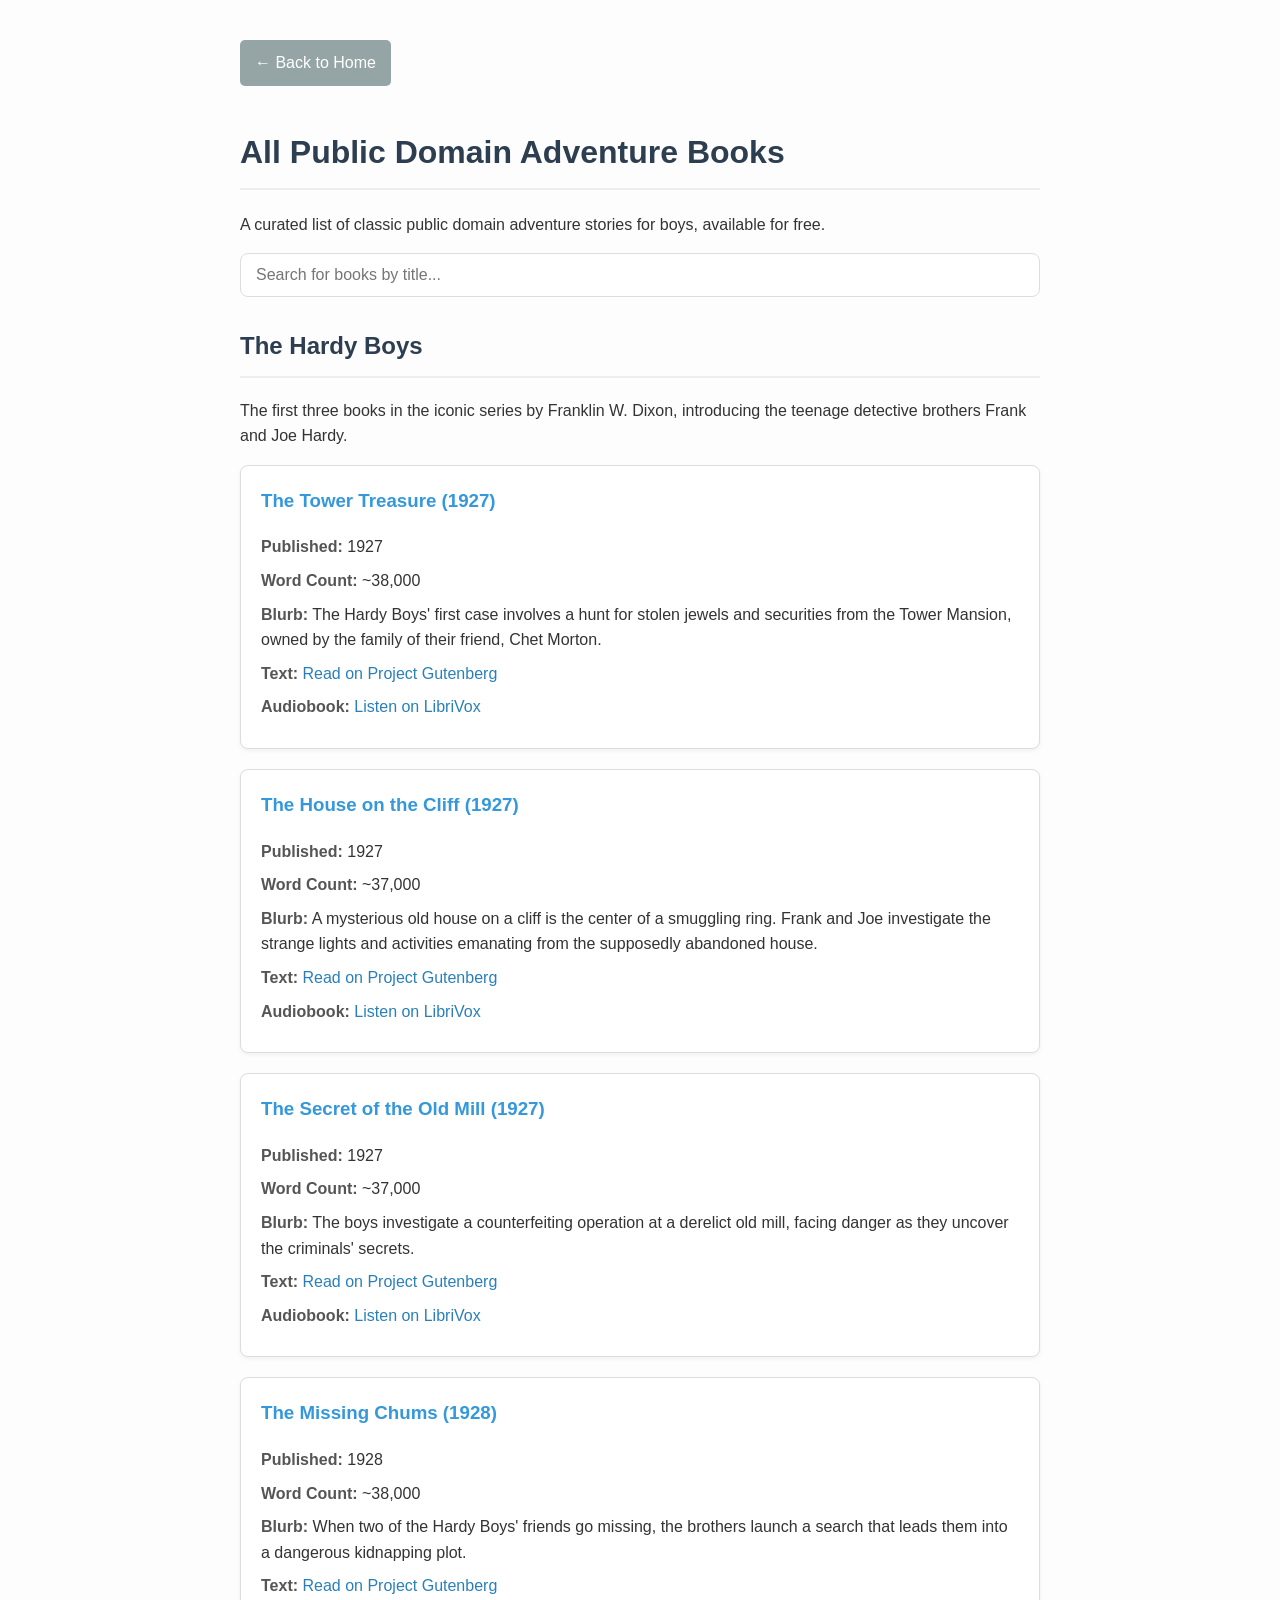
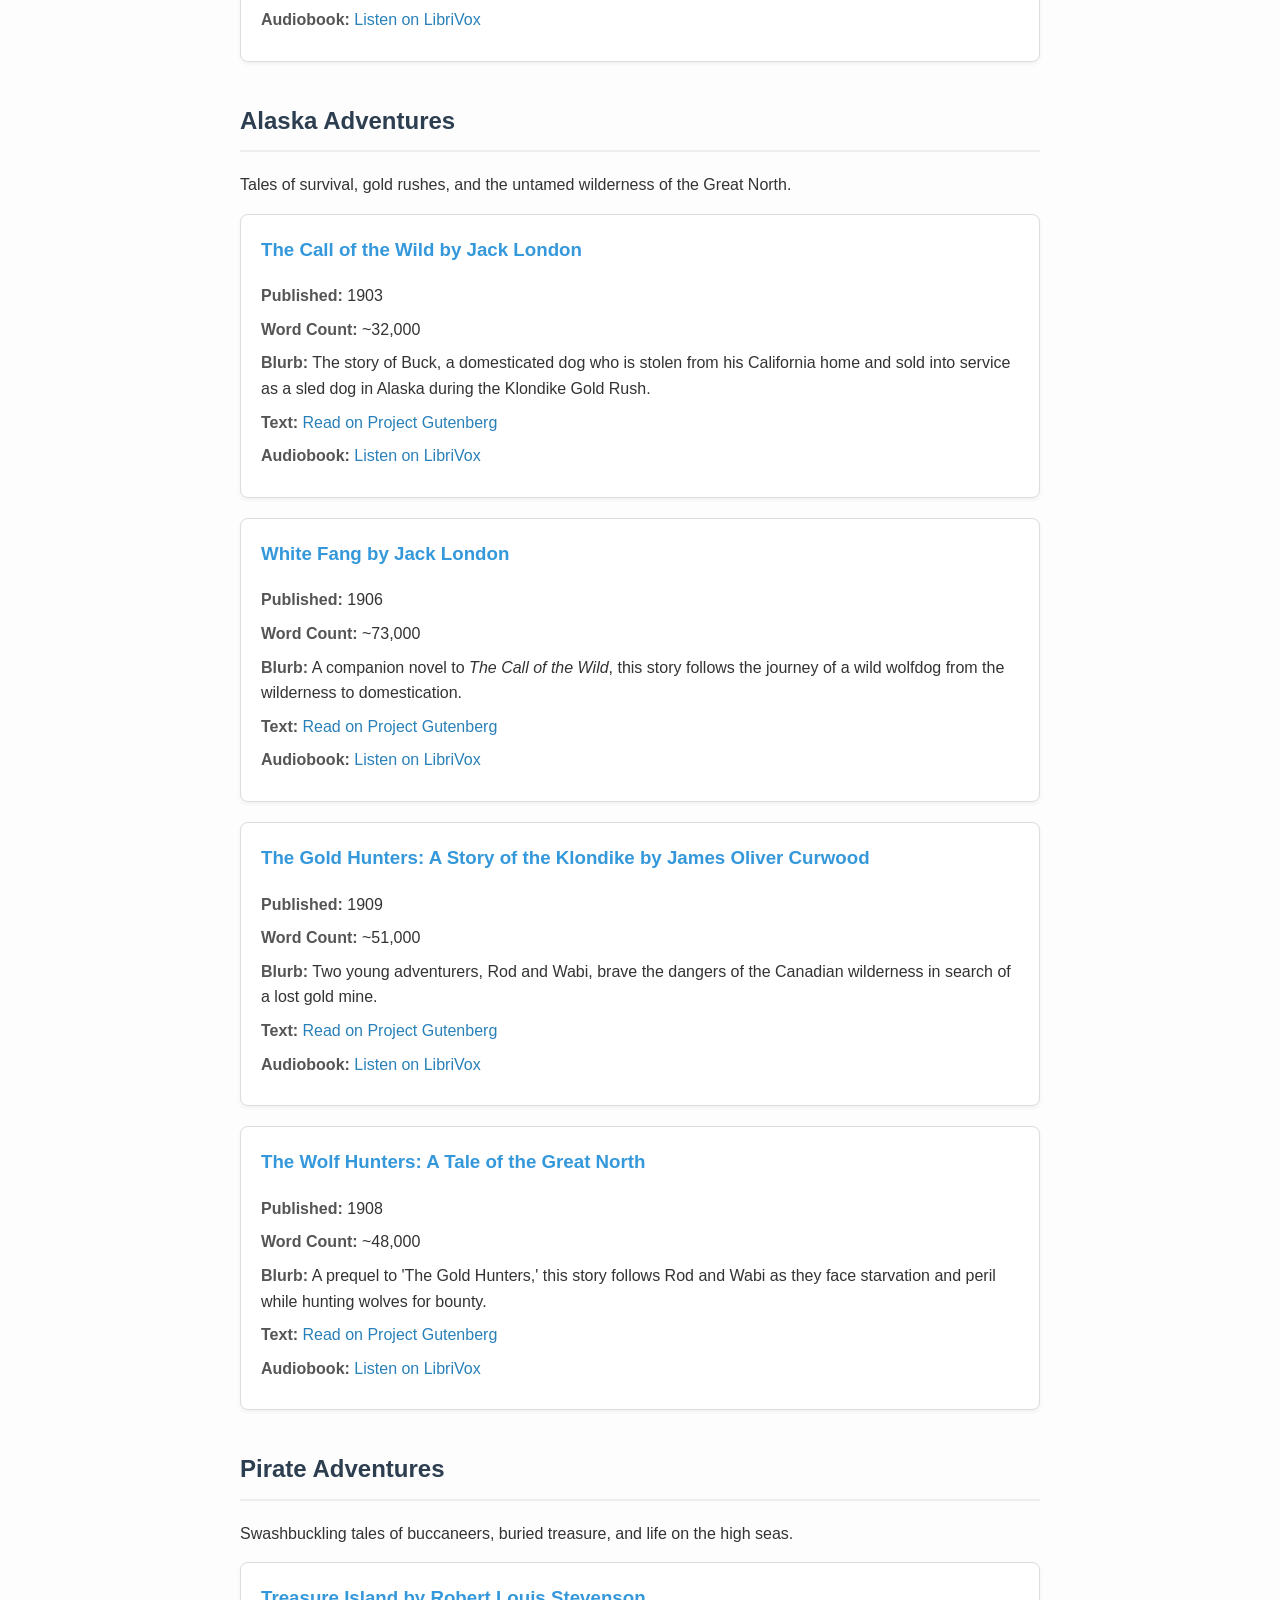
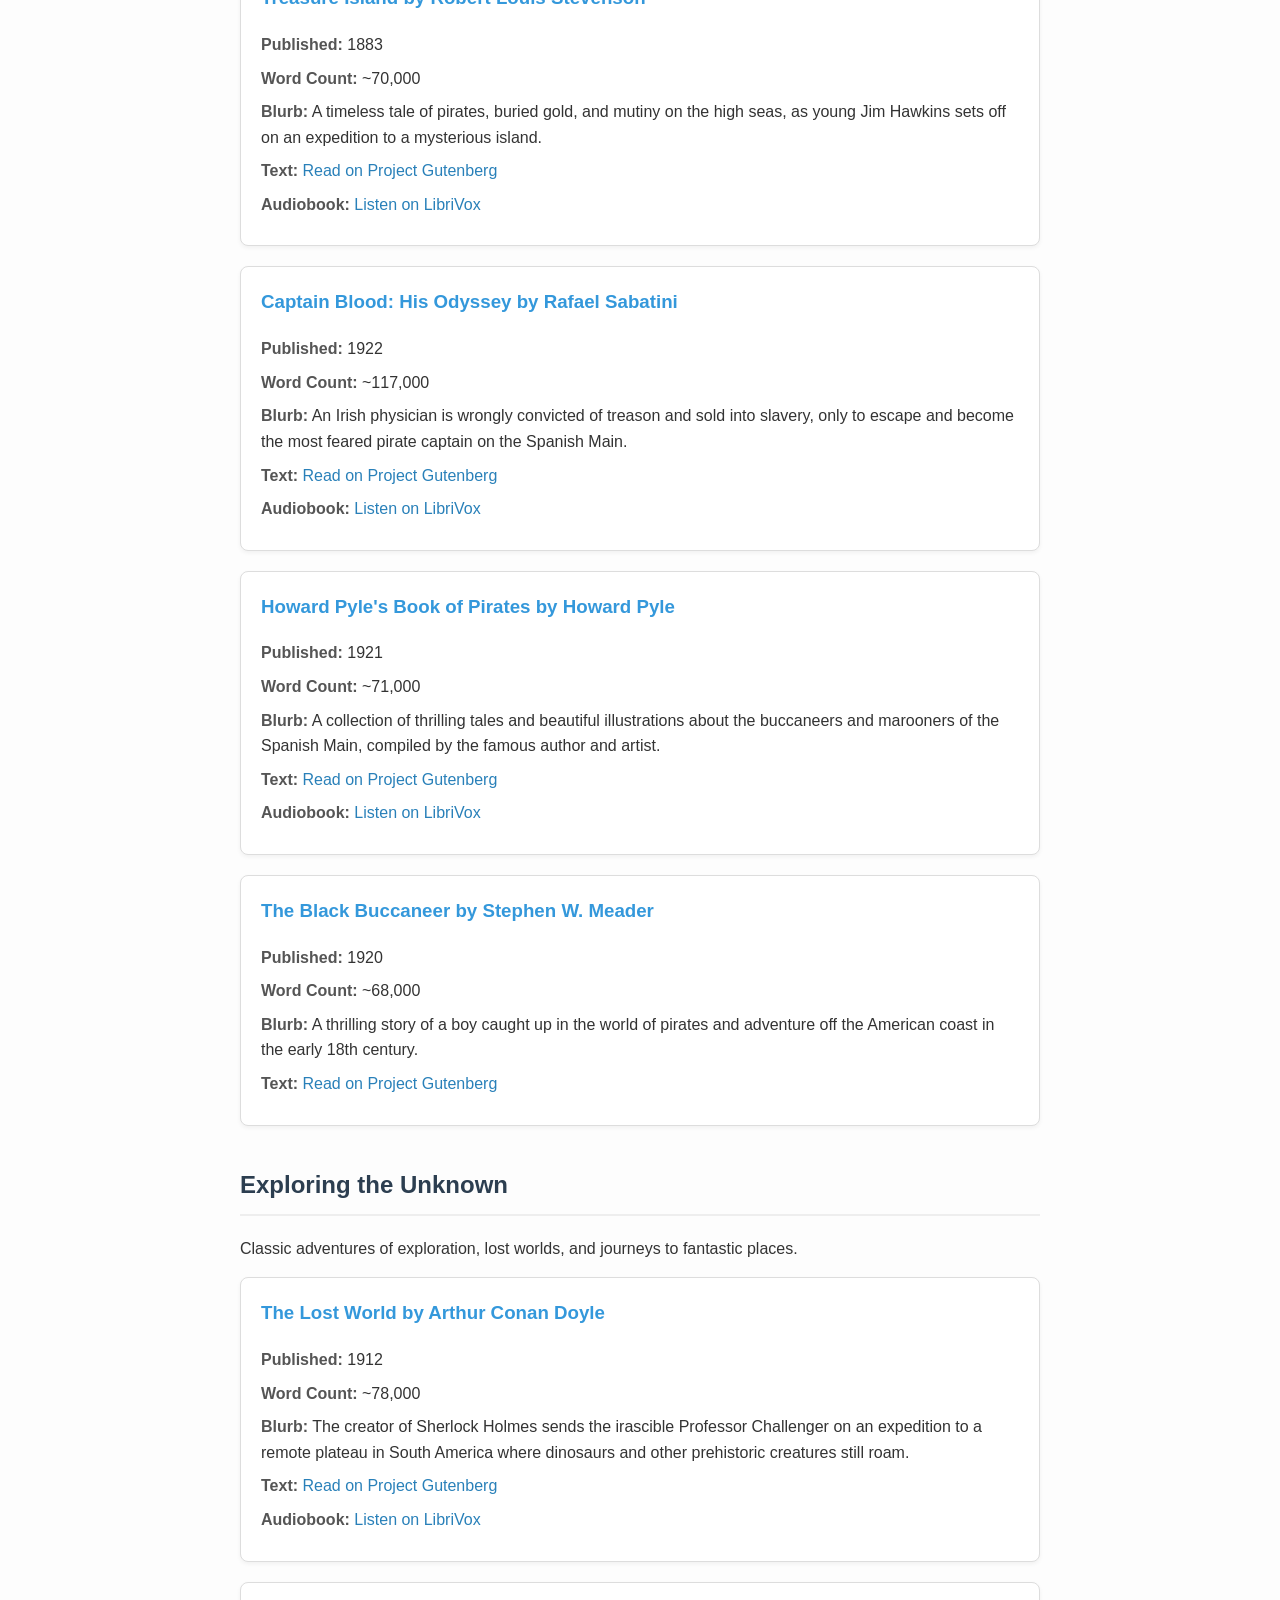
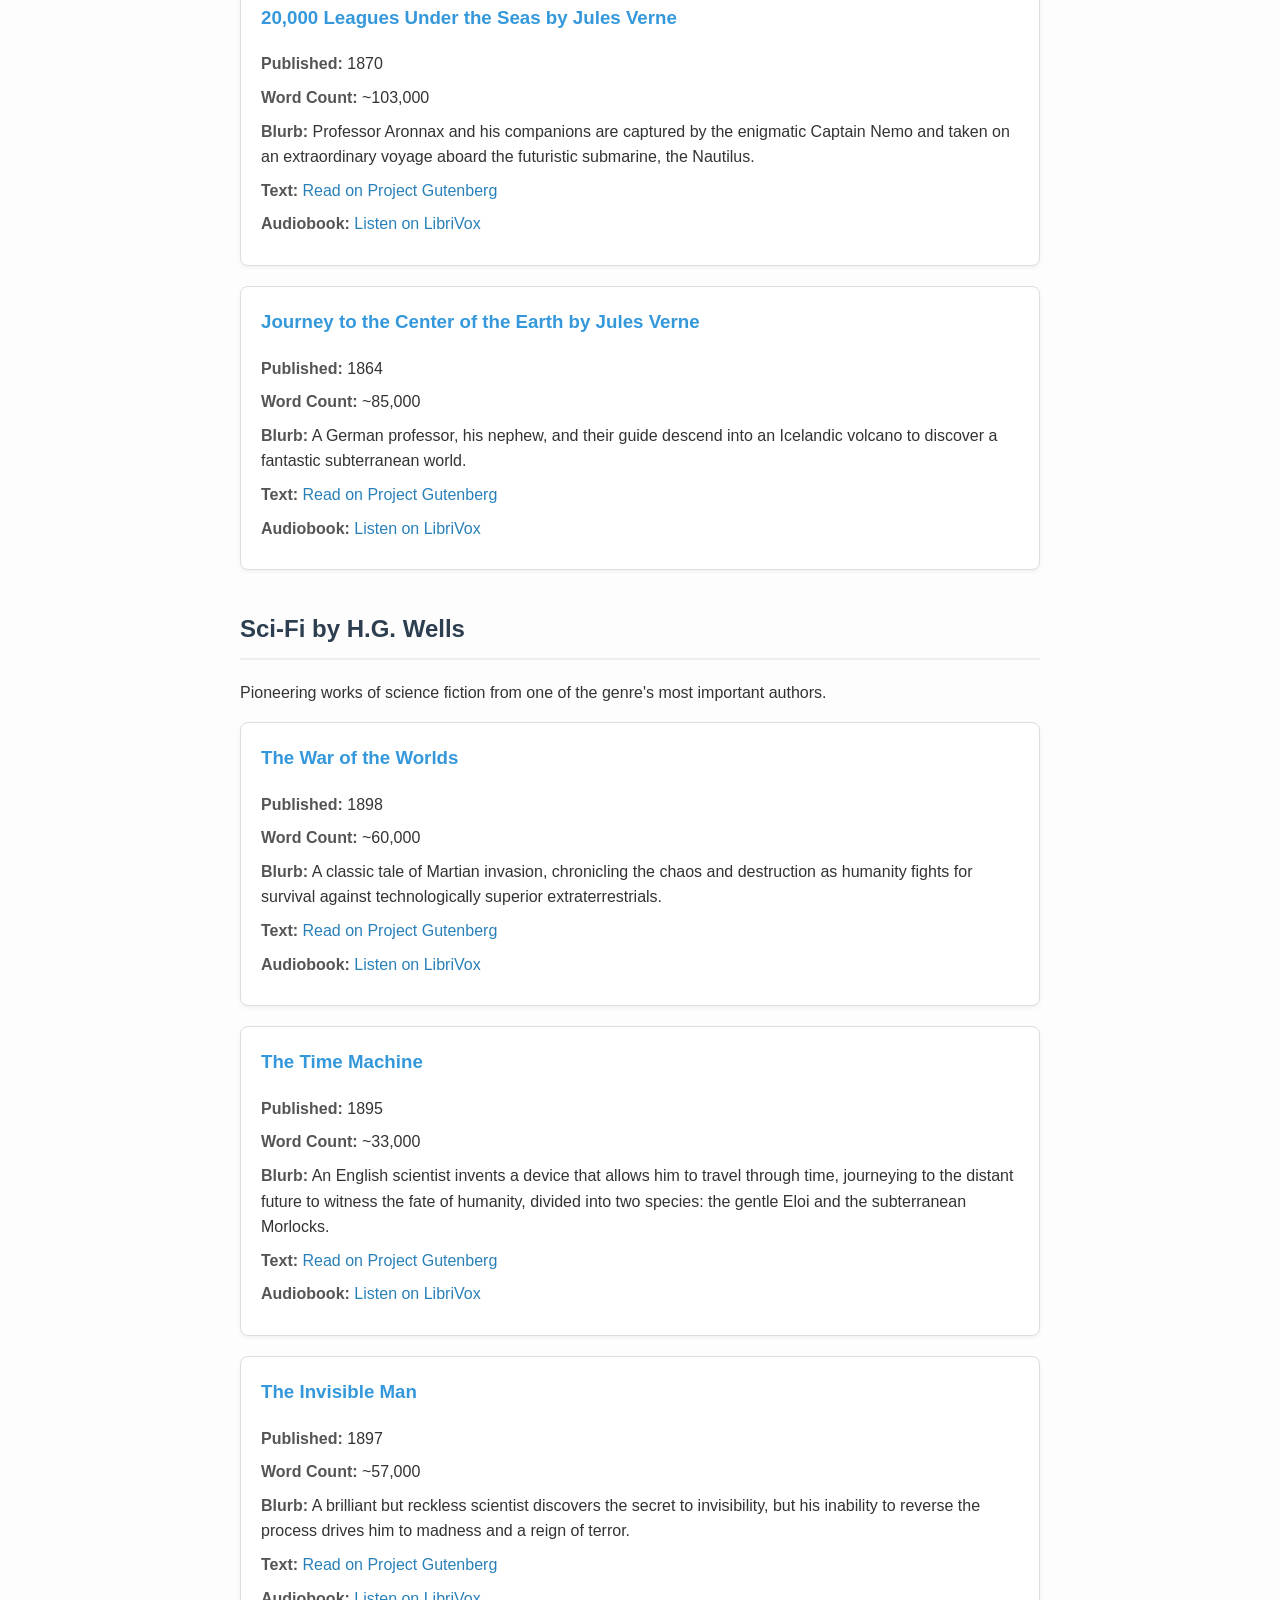
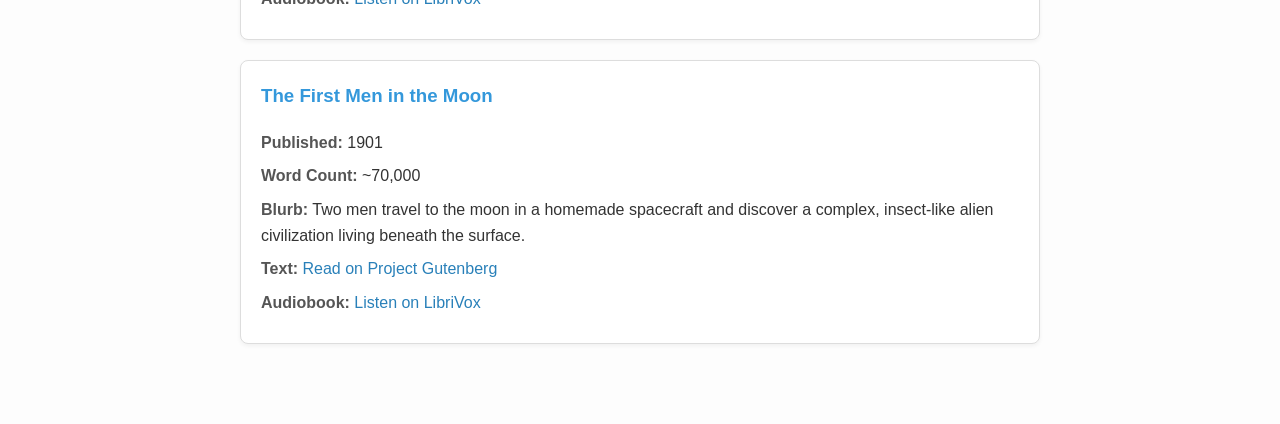
==== all-books.html @ dbb06089 "Initial commit of the book directory project" ====
<!DOCTYPE html>
<html lang="en">
<head>
    <meta charset="UTF-8">
    <meta name="viewport" content="width=device-width, initial-scale=1.0">
    <title>All Public Domain Adventure Books</title>
    <style>
        body {
            font-family: -apple-system, BlinkMacSystemFont, "Segoe UI", Roboto, "Helvetica Neue", Arial, sans-serif;
            line-height: 1.6;
            margin: 0;
            padding: 20px;
            background-color: #fdfdfd;
            color: #333;
        }
        .container {
            max-width: 800px;
            margin: 0 auto;
            padding: 20px;
        }
        .search-container {
            margin-bottom: 30px;
        }
        #searchInput {
            width: 100%;
            padding: 12px 15px;
            border: 1px solid #ddd;
            border-radius: 8px;
            box-sizing: border-box;
            font-size: 16px;
            transition: border-color 0.2s ease-in-out, box-shadow 0.2s ease-in-out;
        }
        h1, h2 {
            border-bottom: 2px solid #eee;
            padding-bottom: 10px;
            color: #2c3e50;
        }
        .book-section {
            margin-bottom: 40px;
        }
        .book-list {
            list-style-type: none;
            padding: 0;
        }
        .book-item {
            background-color: #ffffff;
            border: 1px solid #ddd;
            border-radius: 8px;
            padding: 20px;
            margin-bottom: 20px;
            box-shadow: 0 2px 4px rgba(0,0,0,0.05);
        }
        .book-item h3 {
            margin-top: 0;
            color: #3498db;
        }
        .book-details {
            list-style-type: none;
            padding-left: 0;
        }
        .book-details li {
            margin-bottom: 8px;
        }
        .book-details strong {
            color: #555;
        }
        a {
            color: #2980b9;
            text-decoration: none;
        }
        a:hover {
            text-decoration: underline;
        }
        .home-link {
            display: inline-block;
            margin-bottom: 20px;
            background-color: #95a5a6;
            color: white;
            padding: 10px 15px;
            border-radius: 5px;
        }
    </style>
</head>
<body>

    <div class="container">
        <a href="index.html" class="home-link">&larr; Back to Home</a>
        <h1>All Public Domain Adventure Books</h1>
        <p>A curated list of classic public domain adventure stories for boys, available for free.</p>

        <div class="search-container">
            <input type="text" id="searchInput" placeholder="Search for books by title...">
        </div>

        <div id="book-container">
            <!-- Book sections will be dynamically inserted here -->
        </div>

    </div>

    <script src="data.js"></script>
    <script src="app.js"></script>
    <script>
        document.addEventListener('DOMContentLoaded', () => {
            // Render all content
            const container = document.getElementById('book-container');
            if (!container) return;

            let allSectionsHTML = '';
            for (const category in bookData) {
                allSectionsHTML += renderSection(category, bookData[category]);
            }
            container.innerHTML = allSectionsHTML;

            // Search functionality
            document.getElementById('searchInput').addEventListener('input', function() {
                const filter = this.value.toUpperCase();
                document.querySelectorAll('.book-section').forEach(section => {
                    let visibleBooksInSection = 0;
                    section.querySelectorAll('.book-item').forEach(item => {
                        const title = item.querySelector('h3').textContent.toUpperCase();
                        const isVisible = title.includes(filter);
                        item.style.display = isVisible ? '' : 'none';
                        if (isVisible) visibleBooksInSection++;
                    });
                    section.style.display = visibleBooksInSection > 0 ? '' : 'none';
                });
            });
        });
    </script>
</body>
</html>
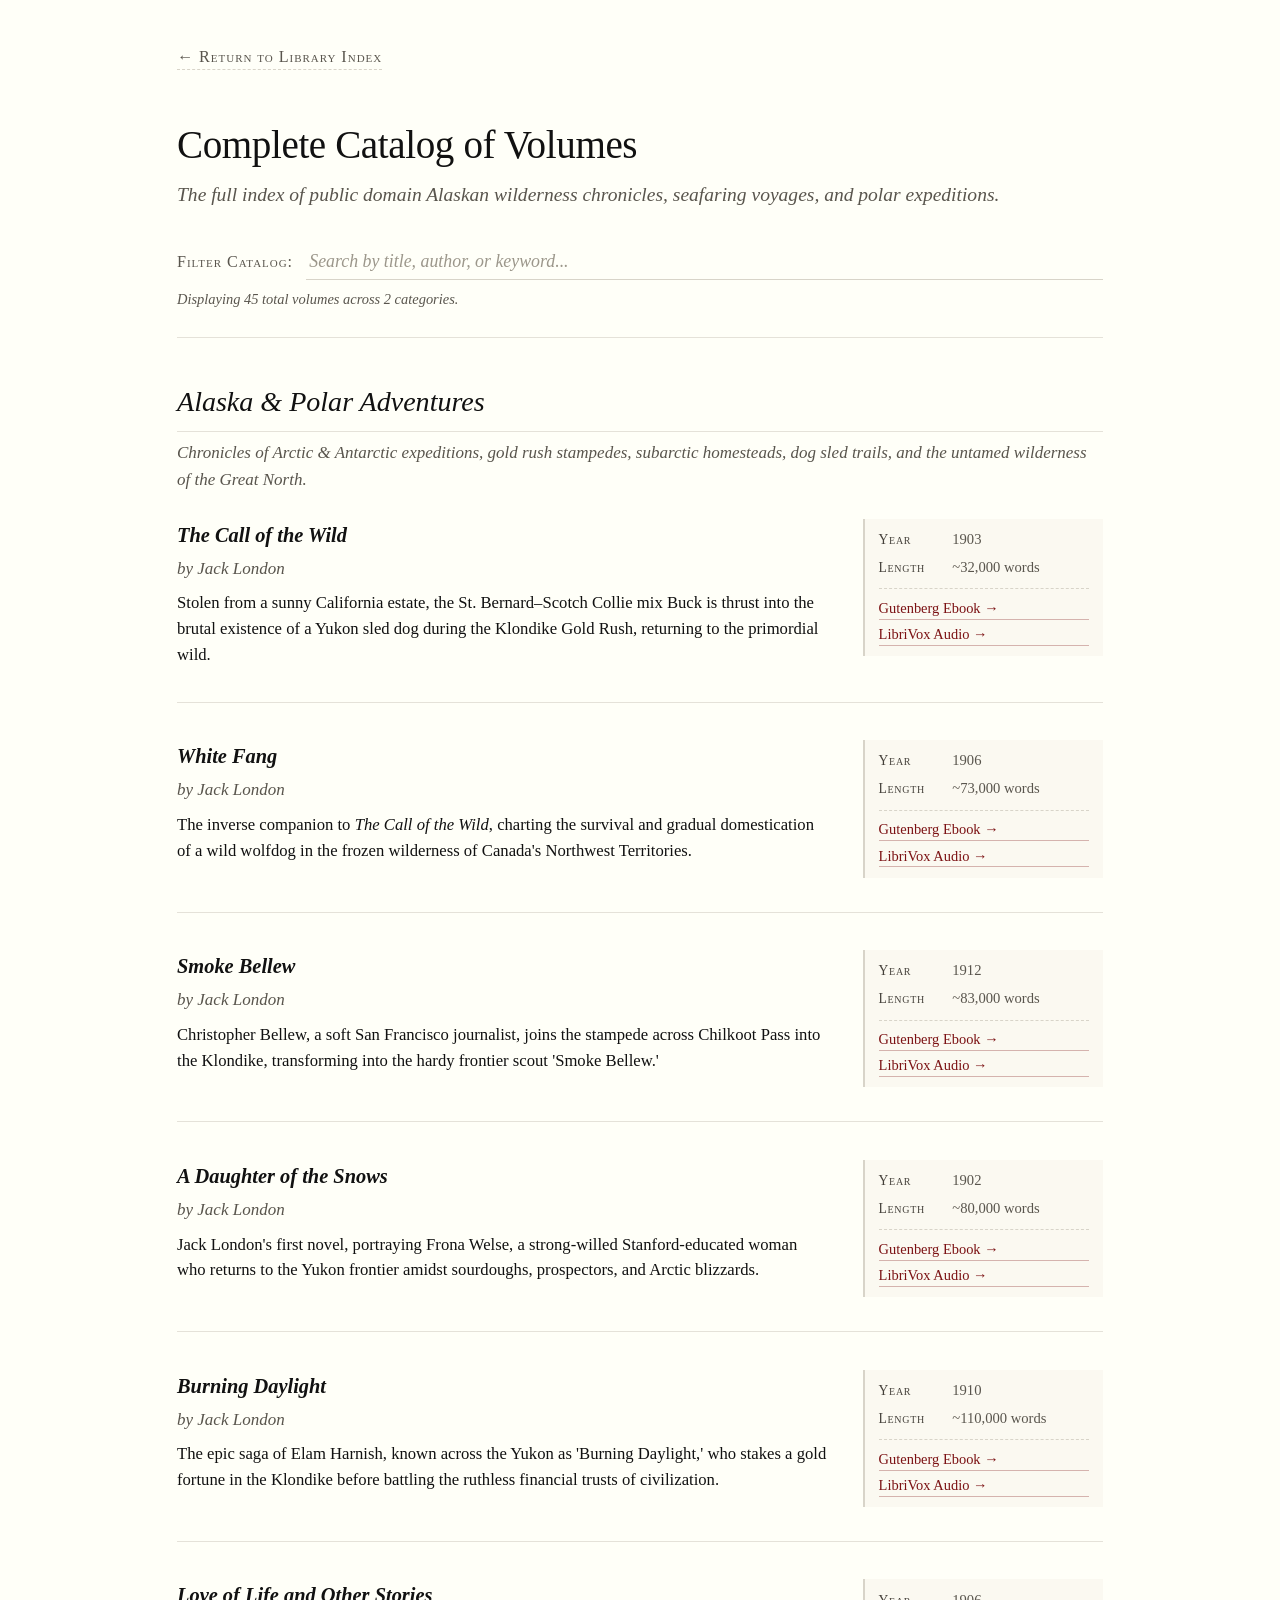
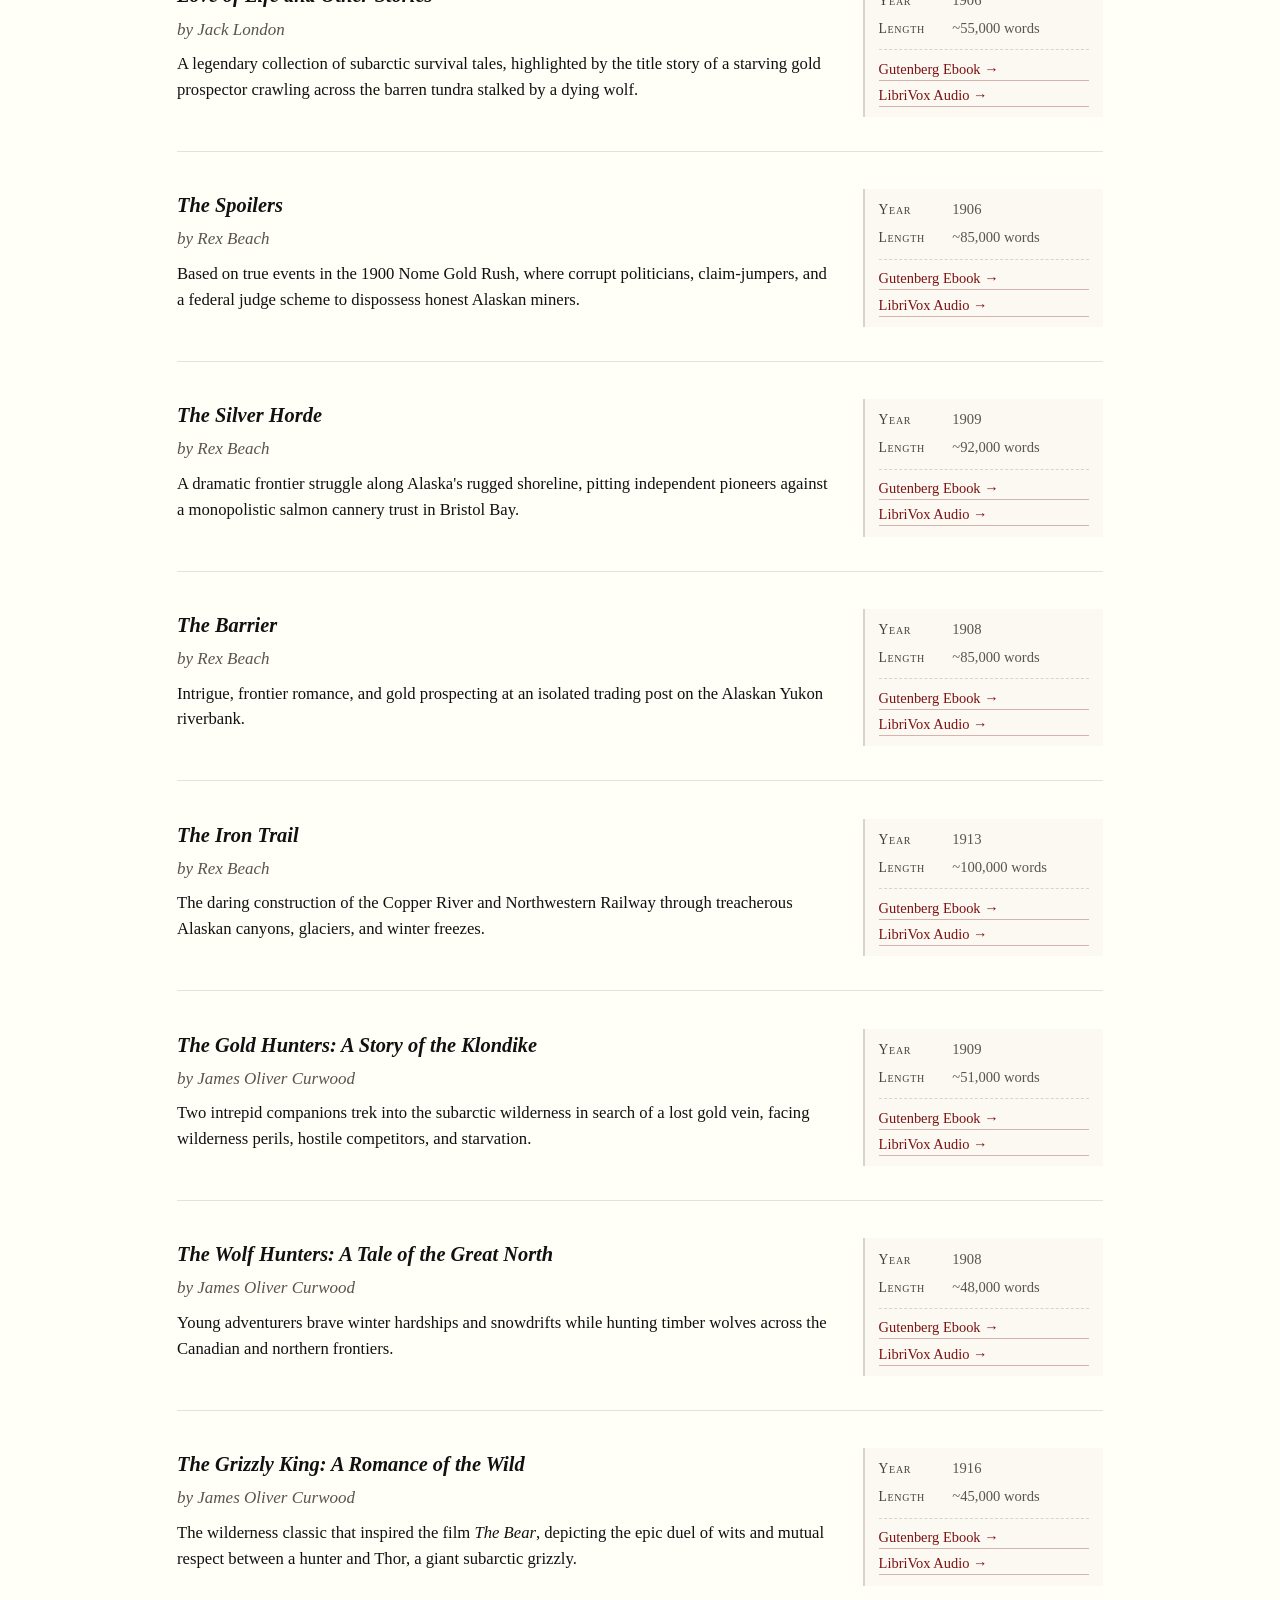
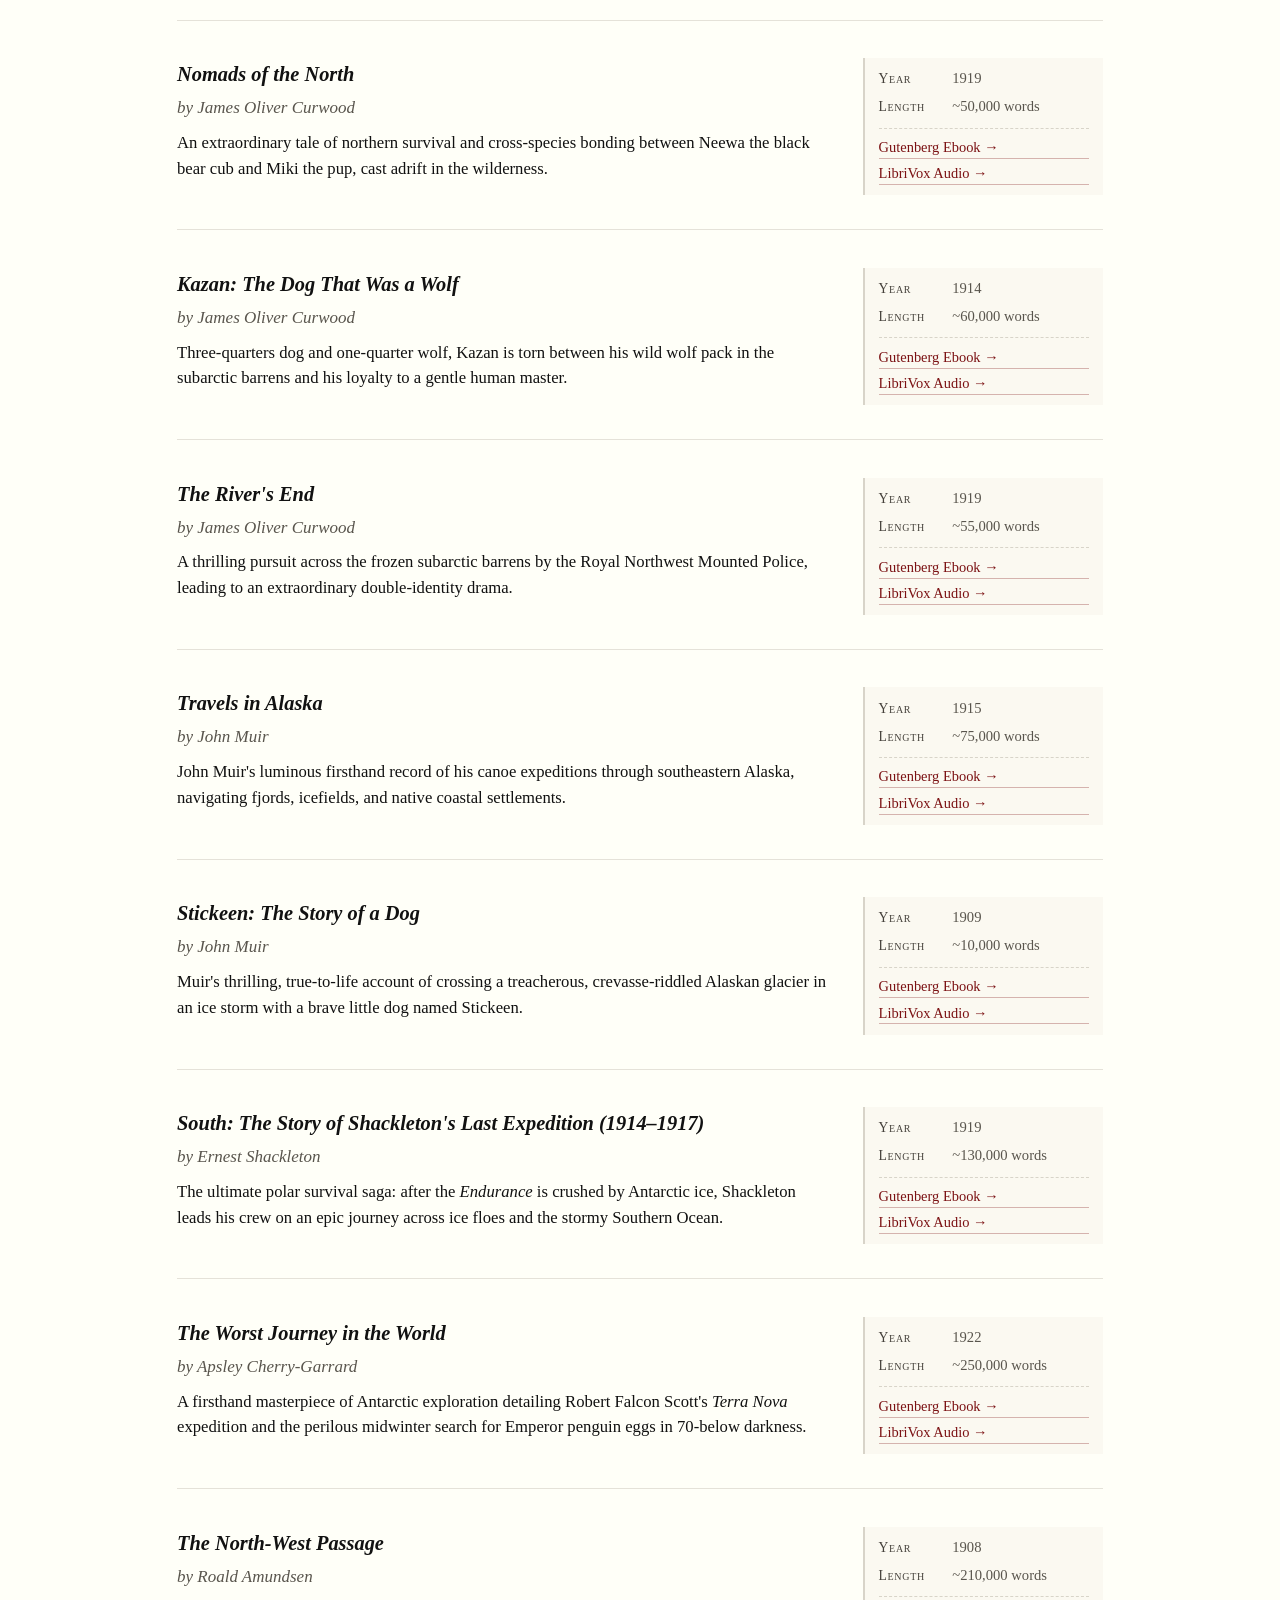
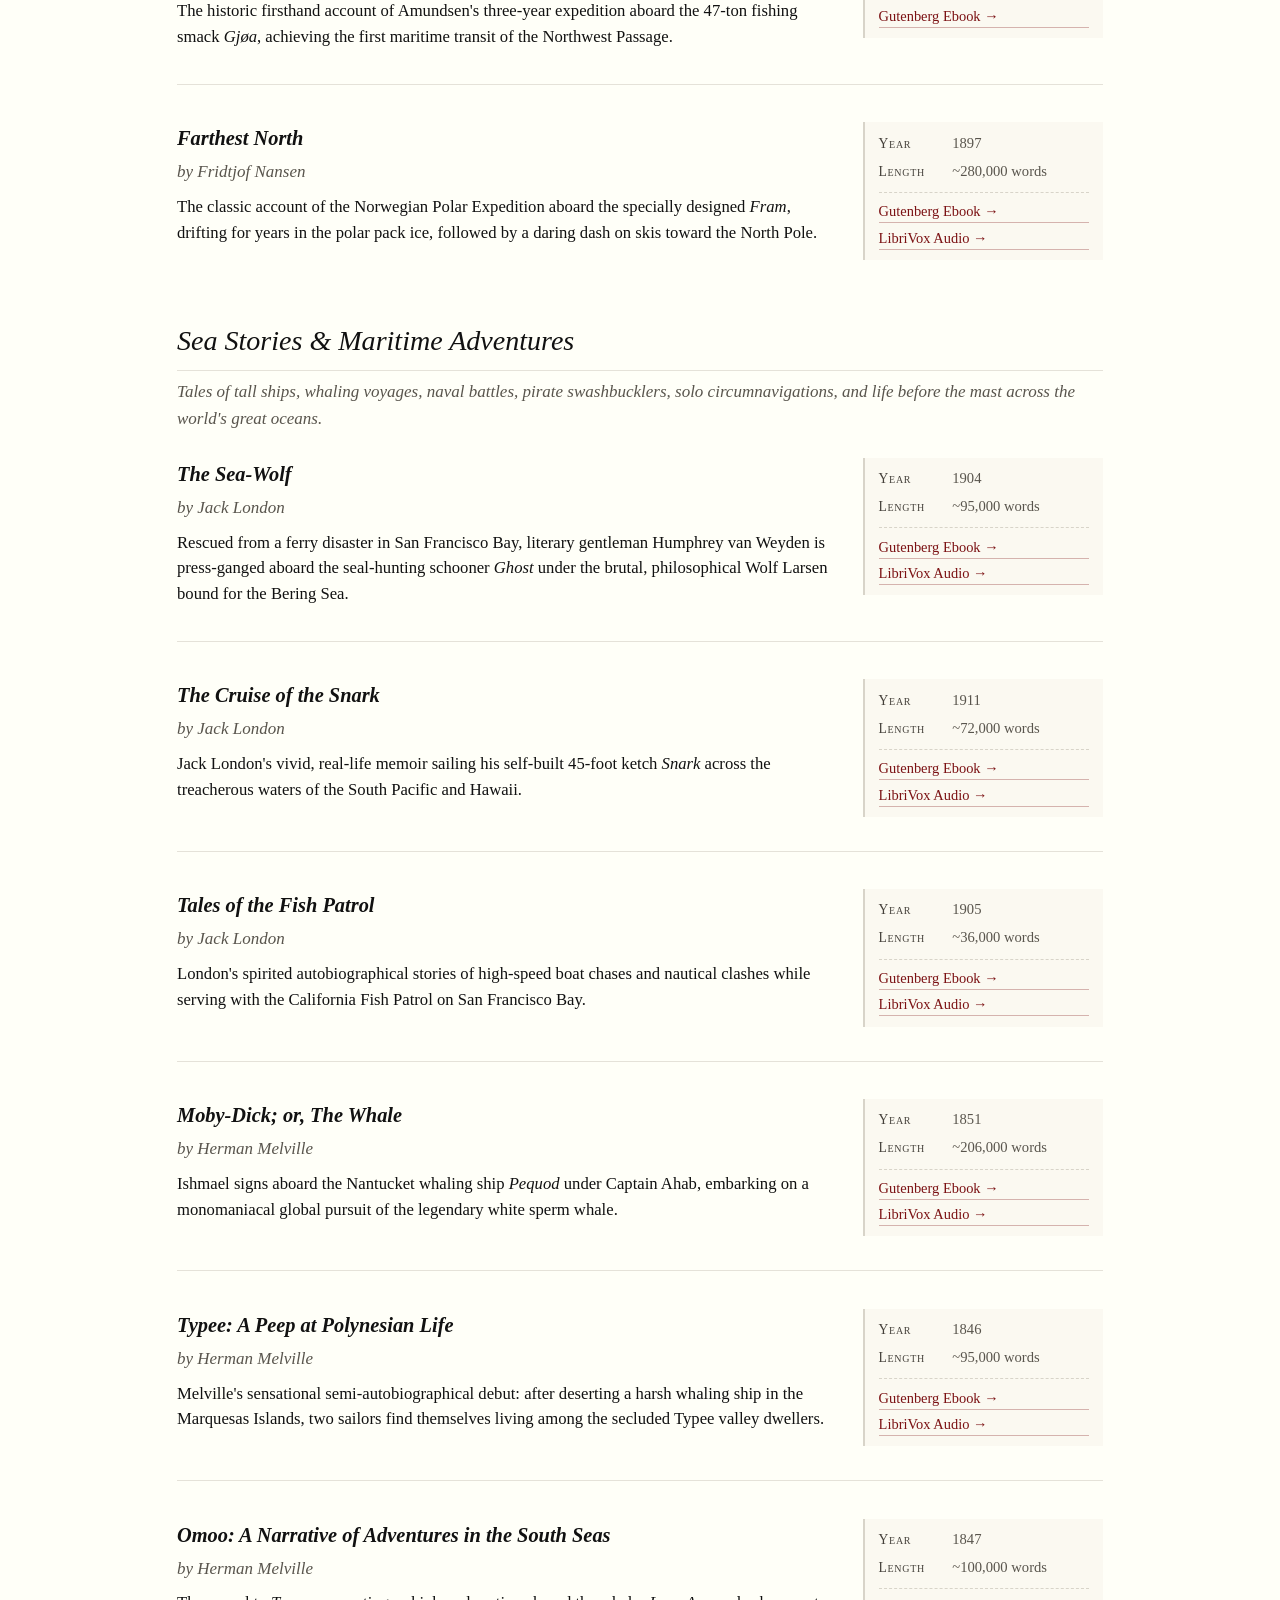
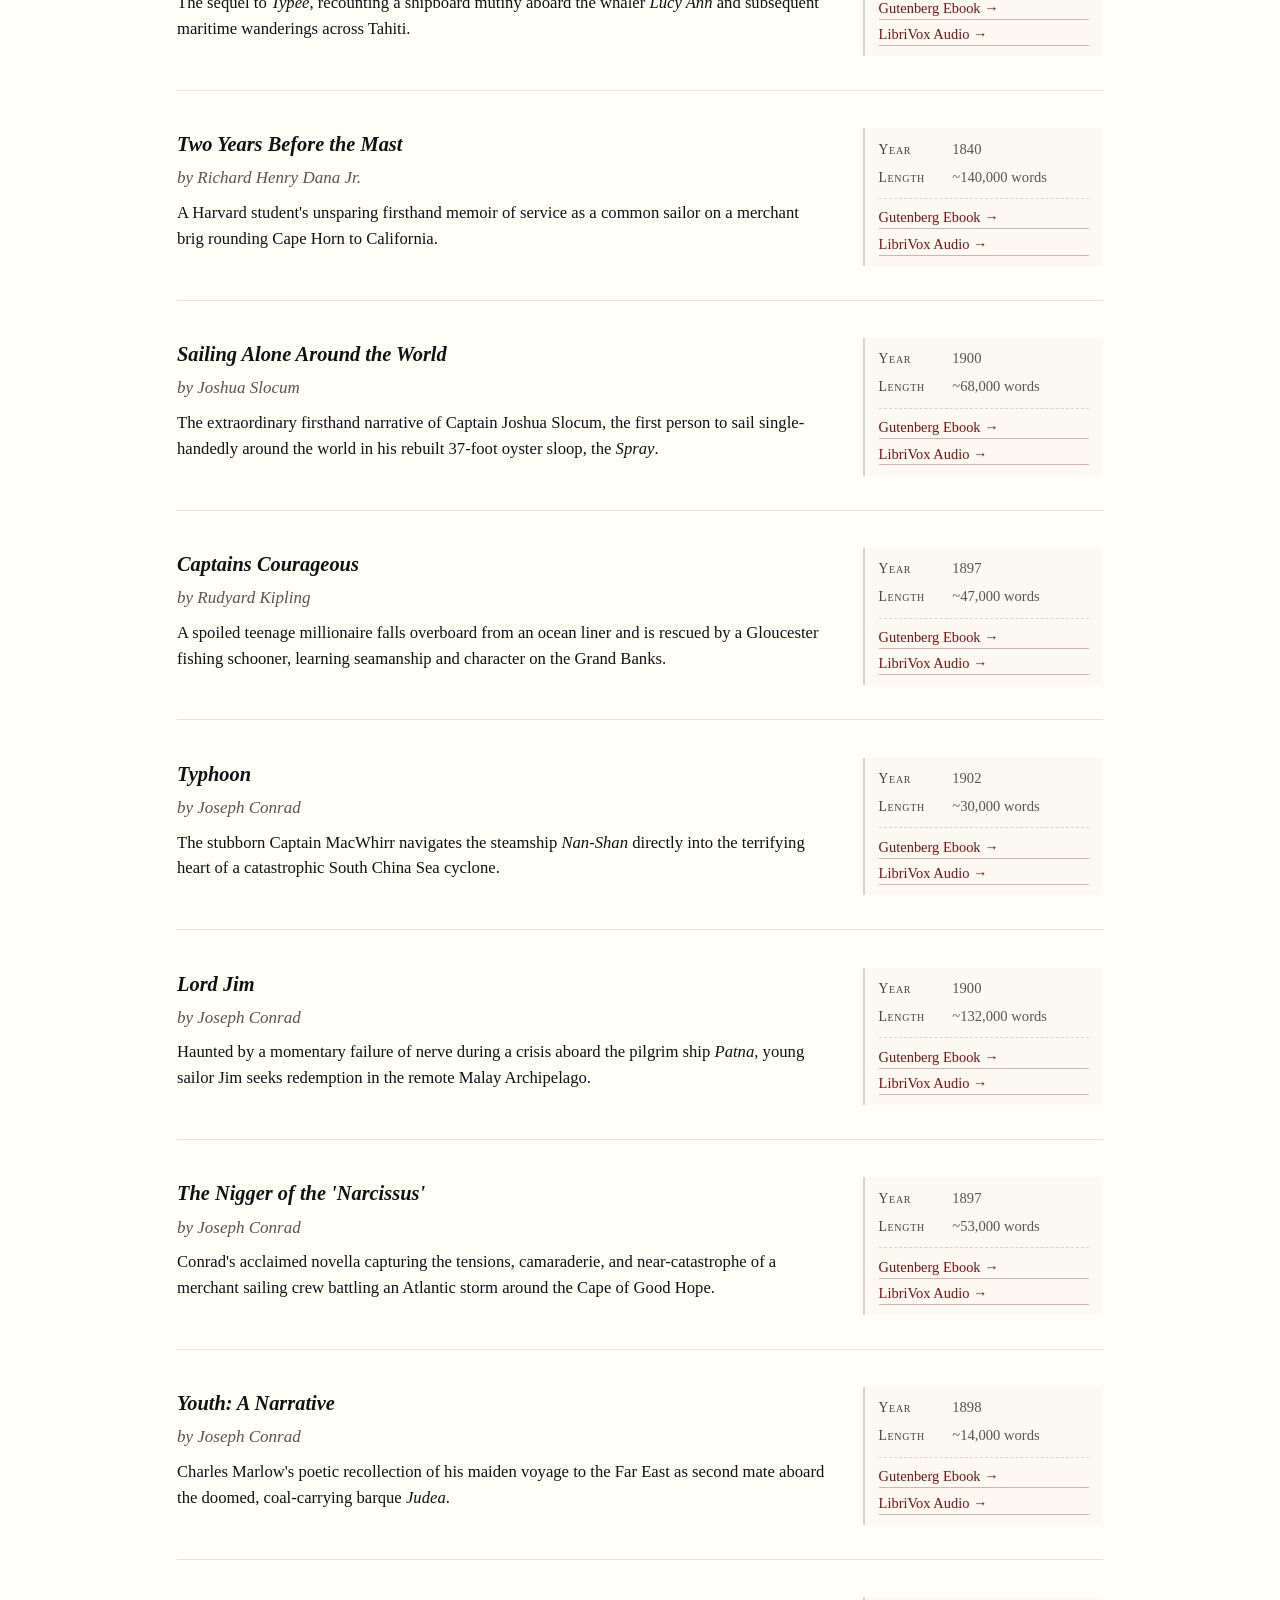
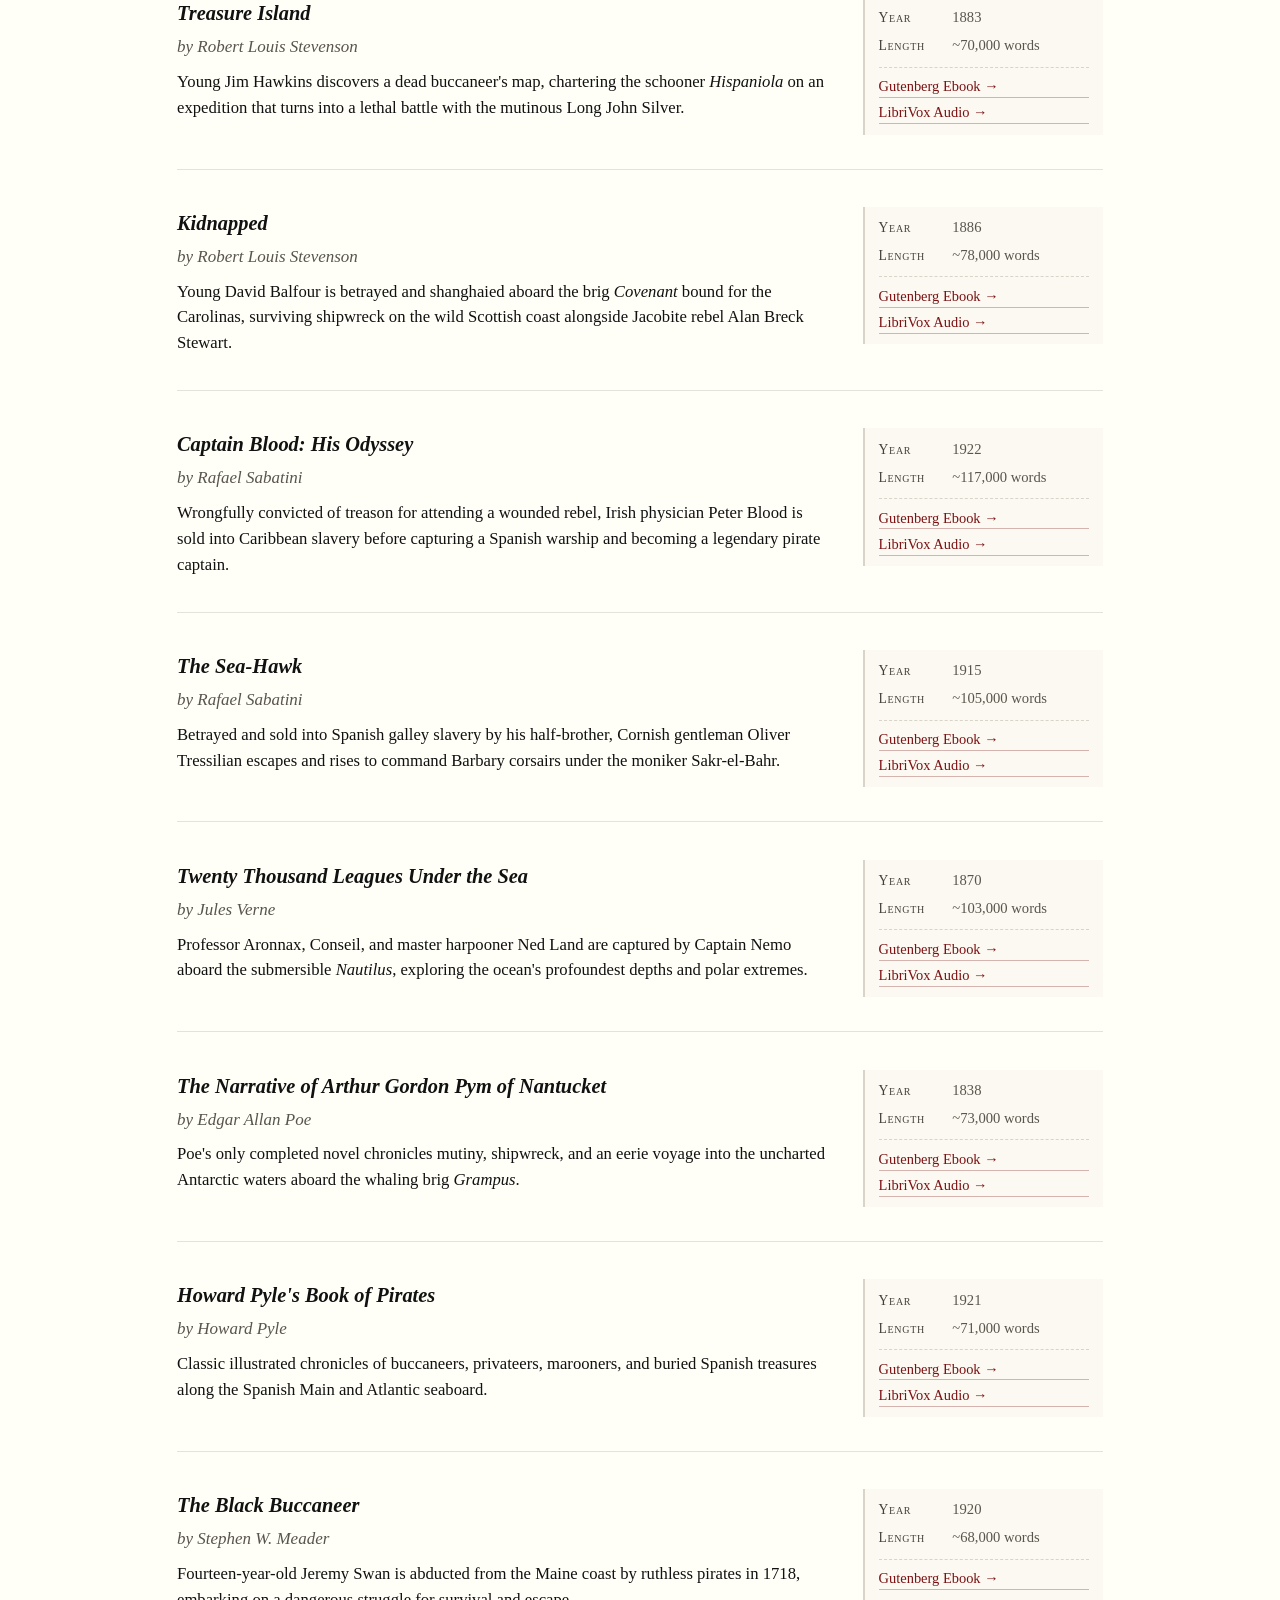
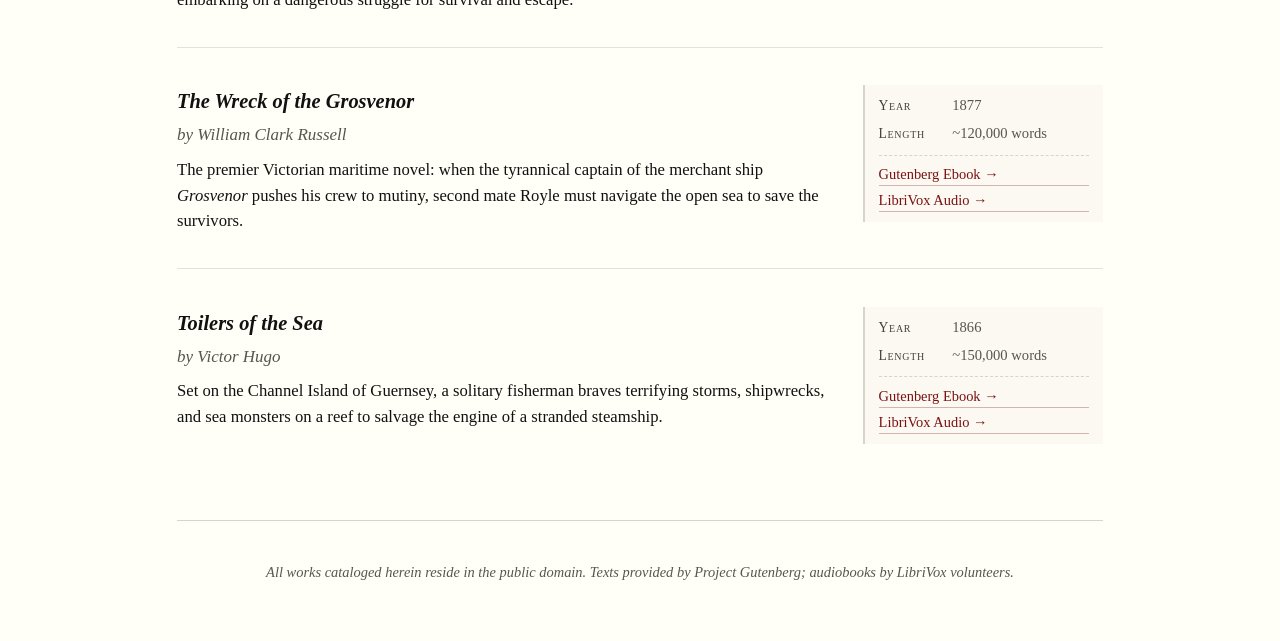
==== commit b0ad83a7: "Refactor library to Tufte standards with Alaska and Seafaring collections" ====
--- a/all-books.html
+++ b/all-books.html
@@ -3,129 +3,88 @@
 <head>
     <meta charset="UTF-8">
     <meta name="viewport" content="width=device-width, initial-scale=1.0">
-    <title>All Public Domain Adventure Books</title>
-    <style>
-        body {
-            font-family: -apple-system, BlinkMacSystemFont, "Segoe UI", Roboto, "Helvetica Neue", Arial, sans-serif;
-            line-height: 1.6;
-            margin: 0;
-            padding: 20px;
-            background-color: #fdfdfd;
-            color: #333;
-        }
-        .container {
-            max-width: 800px;
-            margin: 0 auto;
-            padding: 20px;
-        }
-        .search-container {
-            margin-bottom: 30px;
-        }
-        #searchInput {
-            width: 100%;
-            padding: 12px 15px;
-            border: 1px solid #ddd;
-            border-radius: 8px;
-            box-sizing: border-box;
-            font-size: 16px;
-            transition: border-color 0.2s ease-in-out, box-shadow 0.2s ease-in-out;
-        }
-        h1, h2 {
-            border-bottom: 2px solid #eee;
-            padding-bottom: 10px;
-            color: #2c3e50;
-        }
-        .book-section {
-            margin-bottom: 40px;
-        }
-        .book-list {
-            list-style-type: none;
-            padding: 0;
-        }
-        .book-item {
-            background-color: #ffffff;
-            border: 1px solid #ddd;
-            border-radius: 8px;
-            padding: 20px;
-            margin-bottom: 20px;
-            box-shadow: 0 2px 4px rgba(0,0,0,0.05);
-        }
-        .book-item h3 {
-            margin-top: 0;
-            color: #3498db;
-        }
-        .book-details {
-            list-style-type: none;
-            padding-left: 0;
-        }
-        .book-details li {
-            margin-bottom: 8px;
-        }
-        .book-details strong {
-            color: #555;
-        }
-        a {
-            color: #2980b9;
-            text-decoration: none;
-        }
-        a:hover {
-            text-decoration: underline;
-        }
-        .home-link {
-            display: inline-block;
-            margin-bottom: 20px;
-            background-color: #95a5a6;
-            color: white;
-            padding: 10px 15px;
-            border-radius: 5px;
-        }
-    </style>
+    <title>Complete Catalog — Alaskan & Seafaring Adventures</title>
+    <link rel="stylesheet" href="tufte.css">
 </head>
 <body>
 
-    <div class="container">
-        <a href="index.html" class="home-link">&larr; Back to Home</a>
-        <h1>All Public Domain Adventure Books</h1>
-        <p>A curated list of classic public domain adventure stories for boys, available for free.</p>
+    <main class="tufte-container">
+        <nav>
+            <a href="index.html" class="nav-back">&larr; Return to Library Index</a>
+        </nav>
 
-        <div class="search-container">
-            <input type="text" id="searchInput" placeholder="Search for books by title...">
+        <header>
+            <h1>Complete Catalog of Volumes</h1>
+            <p class="subtitle">The full index of public domain Alaskan wilderness chronicles, seafaring voyages, and polar expeditions.</p>
+        </header>
+
+        <div class="search-wrapper">
+            <div class="search-input-group">
+                <label for="searchInput" class="search-label">Filter Catalog:</label>
+                <input type="text" id="searchInput" class="search-field" placeholder="Search by title, author, or keyword..." autocomplete="off">
+            </div>
+            <div id="searchMeta" class="search-meta"></div>
         </div>
 
         <div id="book-container">
-            <!-- Book sections will be dynamically inserted here -->
+            <!-- Book sections dynamically inserted here -->
         </div>
 
-    </div>
+        <footer class="colophon">
+            <p>All works cataloged herein reside in the public domain. Texts provided by Project Gutenberg; audiobooks by LibriVox volunteers.</p>
+        </footer>
+    </main>
 
     <script src="data.js"></script>
     <script src="app.js"></script>
     <script>
         document.addEventListener('DOMContentLoaded', () => {
-            // Render all content
             const container = document.getElementById('book-container');
+            const searchInput = document.getElementById('searchInput');
+            const searchMeta = document.getElementById('searchMeta');
             if (!container) return;
 
+            // Render all sections
             let allSectionsHTML = '';
+            let totalBooks = 0;
             for (const category in bookData) {
                 allSectionsHTML += renderSection(category, bookData[category]);
+                totalBooks += bookData[category].books.length;
             }
             container.innerHTML = allSectionsHTML;
+            if (searchMeta) {
+                searchMeta.textContent = `Displaying ${totalBooks} total volumes across ${Object.keys(bookData).length} categories.`;
+            }
 
-            // Search functionality
-            document.getElementById('searchInput').addEventListener('input', function() {
-                const filter = this.value.toUpperCase();
-                document.querySelectorAll('.book-section').forEach(section => {
-                    let visibleBooksInSection = 0;
-                    section.querySelectorAll('.book-item').forEach(item => {
-                        const title = item.querySelector('h3').textContent.toUpperCase();
-                        const isVisible = title.includes(filter);
-                        item.style.display = isVisible ? '' : 'none';
-                        if (isVisible) visibleBooksInSection++;
+            // Real-time catalog filtering
+            if (searchInput) {
+                searchInput.addEventListener('input', function() {
+                    const query = this.value.trim().toLowerCase();
+                    let matchedCount = 0;
+
+                    document.querySelectorAll('.book-section').forEach(section => {
+                        let visibleInSection = 0;
+                        section.querySelectorAll('.book-entry').forEach(item => {
+                            const text = item.textContent.toLowerCase();
+                            const isMatch = text.includes(query);
+                            item.style.display = isMatch ? '' : 'none';
+                            if (isMatch) {
+                                visibleInSection++;
+                                matchedCount++;
+                            }
+                        });
+                        section.style.display = visibleInSection > 0 ? '' : 'none';
                     });
-                    section.style.display = visibleBooksInSection > 0 ? '' : 'none';
+
+                    if (searchMeta) {
+                        if (query === '') {
+                            searchMeta.textContent = `Displaying ${totalBooks} total volumes across ${Object.keys(bookData).length} categories.`;
+                        } else {
+                            searchMeta.textContent = `Found ${matchedCount} matching volume${matchedCount === 1 ? '' : 's'}.`;
+                        }
+                    }
                 });
-            });
+            }
         });
     </script>
 </body>
--- a/tufte.css
+++ b/tufte.css
@@ -0,0 +1,409 @@
+/*
+ * Tufte CSS for Public Domain Adventure Books
+ * Based on the design principles of Edward R. Tufte
+ * Features: High data-ink ratio, ET Book / classical serif typography,
+ * warm paper background, side-aligned metadata notes, and clean hierarchy.
+ */
+
+:root {
+    --bg-color: #fffff8;
+    --text-color: #111111;
+    --text-muted: #59554d;
+    --accent-color: #7b1113; /* Classic book-cloth burgundy */
+    --accent-hover: #9c1b1e;
+    --rule-color: #e5e2d9;
+    --border-light: #d8d4c9;
+    --code-bg: #f4f1ea;
+    --font-serif: "ETBook", "Palatino Linotype", "Book Antiqua", Palatino, "Georgia", "Times New Roman", serif;
+    --font-sans: -apple-system, BlinkMacSystemFont, "Segoe UI", Roboto, "Helvetica Neue", Arial, sans-serif;
+}
+
+@font-face {
+    font-family: "ETBook";
+    src: local("Palatino"), local("Georgia");
+    font-weight: normal;
+    font-style: normal;
+}
+
+*, *::before, *::after {
+    box-sizing: border-box;
+}
+
+html {
+    background-color: var(--bg-color);
+    color: var(--text-color);
+    font-size: 17px;
+    line-height: 1.6;
+    -webkit-font-smoothing: antialiased;
+    -moz-osx-font-smoothing: grayscale;
+}
+
+body {
+    margin: 0;
+    padding: 2.5rem 1.5rem;
+    font-family: var(--font-serif);
+    color: var(--text-color);
+    background-color: var(--bg-color);
+}
+
+.tufte-container {
+    max-width: 960px;
+    margin: 0 auto;
+    padding: 0 1rem;
+}
+
+/* Headings & Typographic Hierarchy */
+h1 {
+    font-family: var(--font-serif);
+    font-weight: 400;
+    font-size: 2.3rem;
+    line-height: 1.25;
+    margin-top: 1.5rem;
+    margin-bottom: 0.5rem;
+    color: var(--text-color);
+    letter-spacing: -0.01em;
+}
+
+h2 {
+    font-family: var(--font-serif);
+    font-style: italic;
+    font-weight: 400;
+    font-size: 1.65rem;
+    margin-top: 2.5rem;
+    margin-bottom: 0.6rem;
+    border-bottom: 1px solid var(--rule-color);
+    padding-bottom: 0.35rem;
+    color: var(--text-color);
+}
+
+h3 {
+    font-family: var(--font-serif);
+    font-weight: 600;
+    font-size: 1.2rem;
+    margin-top: 0;
+    margin-bottom: 0.35rem;
+    color: var(--text-color);
+}
+
+.subtitle {
+    font-family: var(--font-serif);
+    font-style: italic;
+    font-size: 1.15rem;
+    color: var(--text-muted);
+    margin-top: 0;
+    margin-bottom: 1.75rem;
+}
+
+/* Epigraphs */
+.epigraph {
+    margin: 2rem 0 2.5rem 0;
+    padding: 0.5rem 0 0.5rem 1.75rem;
+    border-left: 2px solid var(--border-light);
+    font-style: italic;
+    color: var(--text-muted);
+}
+
+.epigraph blockquote {
+    margin: 0;
+    font-size: 1.05rem;
+    line-height: 1.55;
+}
+
+.epigraph cite {
+    display: block;
+    font-style: normal;
+    font-size: 0.9rem;
+    font-variant: small-caps;
+    letter-spacing: 0.05em;
+    margin-top: 0.5rem;
+    color: var(--text-muted);
+}
+
+/* Links */
+a {
+    color: var(--accent-color);
+    text-decoration: none;
+    border-bottom: 1px solid rgba(123, 17, 19, 0.3);
+    transition: all 0.15s ease-in-out;
+}
+
+a:hover, a:focus {
+    color: var(--accent-hover);
+    border-bottom-color: var(--accent-hover);
+    background-color: rgba(123, 17, 19, 0.04);
+}
+
+/* Header & Breadcrumb Navigation */
+.nav-back {
+    display: inline-block;
+    font-family: var(--font-serif);
+    font-variant: small-caps;
+    letter-spacing: 0.06em;
+    font-size: 0.95rem;
+    margin-bottom: 1.5rem;
+    color: var(--text-muted);
+    border-bottom: 1px dashed var(--border-light);
+}
+
+.nav-back:hover {
+    color: var(--accent-color);
+    border-bottom-color: var(--accent-color);
+}
+
+/* Table of Contents (Tufte Style) */
+.toc-list {
+    list-style: none;
+    padding: 0;
+    margin: 2rem 0;
+}
+
+.toc-item {
+    margin-bottom: 1.8rem;
+    padding-bottom: 1.4rem;
+    border-bottom: 1px solid var(--rule-color);
+}
+
+.toc-item:last-child {
+    border-bottom: none;
+}
+
+.toc-header {
+    display: flex;
+    justify-content: space-between;
+    align-items: baseline;
+    flex-wrap: wrap;
+    gap: 0.5rem;
+}
+
+.toc-title {
+    font-size: 1.25rem;
+    font-weight: 600;
+}
+
+.toc-count {
+    font-family: var(--font-serif);
+    font-variant: small-caps;
+    font-size: 0.88rem;
+    color: var(--text-muted);
+    letter-spacing: 0.05em;
+}
+
+.toc-desc {
+    margin-top: 0.35rem;
+    margin-bottom: 0;
+    color: var(--text-muted);
+    font-size: 0.98rem;
+}
+
+.all-books-banner {
+    margin-top: 2.5rem;
+    padding: 1.25rem 1.5rem;
+    background-color: #f7f5ed;
+    border: 1px solid var(--border-light);
+    display: flex;
+    justify-content: space-between;
+    align-items: center;
+    flex-wrap: wrap;
+    gap: 1rem;
+}
+
+.all-books-banner a.button-link {
+    font-variant: small-caps;
+    letter-spacing: 0.05em;
+    font-weight: 600;
+    padding: 0.4rem 0.9rem;
+    border: 1px solid var(--accent-color);
+    background-color: transparent;
+    color: var(--accent-color);
+}
+
+.all-books-banner a.button-link:hover {
+    background-color: var(--accent-color);
+    color: #ffffff;
+}
+
+/* Book Section and Book Items */
+.book-section {
+    margin-bottom: 3.5rem;
+}
+
+.section-summary {
+    font-style: italic;
+    color: var(--text-muted);
+    margin-top: -0.2rem;
+    margin-bottom: 1.5rem;
+}
+
+.book-list {
+    list-style: none;
+    padding: 0;
+    margin: 0;
+}
+
+.book-entry {
+    display: grid;
+    grid-template-columns: 1fr 240px;
+    gap: 2rem;
+    margin-bottom: 2.2rem;
+    padding-bottom: 2rem;
+    border-bottom: 1px solid var(--rule-color);
+    align-items: start;
+}
+
+.book-entry:last-child {
+    border-bottom: none;
+    margin-bottom: 0;
+    padding-bottom: 0;
+}
+
+.book-main {
+    min-width: 0;
+}
+
+.book-title {
+    font-size: 1.2rem;
+    font-weight: 600;
+    margin-bottom: 0.2rem;
+}
+
+.book-title em, .book-title i {
+    font-style: italic;
+}
+
+.book-author {
+    font-style: italic;
+    color: var(--text-muted);
+    font-size: 1rem;
+    margin-bottom: 0.5rem;
+}
+
+.book-synopsis {
+    margin: 0.5rem 0 0 0;
+    line-height: 1.55;
+    font-size: 0.98rem;
+    color: var(--text-color);
+}
+
+/* Sidenote / Margin Metadata Block */
+.book-sidenote {
+    font-size: 0.86rem;
+    line-height: 1.45;
+    color: var(--text-muted);
+    background: #fbf9f1;
+    border-left: 2px solid var(--border-light);
+    padding: 0.6rem 0.8rem;
+}
+
+.book-sidenote-item {
+    margin-bottom: 0.4rem;
+}
+
+.book-sidenote-item:last-child {
+    margin-bottom: 0;
+}
+
+.sidenote-label {
+    font-variant: small-caps;
+    letter-spacing: 0.05em;
+    font-size: 0.8rem;
+    color: #44403a;
+    display: inline-block;
+    min-width: 70px;
+}
+
+.sidenote-links {
+    margin-top: 0.6rem;
+    padding-top: 0.5rem;
+    border-top: 1px dashed var(--border-light);
+    display: flex;
+    flex-direction: column;
+    gap: 0.25rem;
+}
+
+.sidenote-links a {
+    font-size: 0.85rem;
+    display: inline-block;
+}
+
+/* Minimalist Search */
+.search-wrapper {
+    margin: 2rem 0 2.5rem 0;
+    padding-bottom: 1.5rem;
+    border-bottom: 1px solid var(--rule-color);
+}
+
+.search-input-group {
+    position: relative;
+    display: flex;
+    align-items: baseline;
+    gap: 0.75rem;
+}
+
+.search-label {
+    font-variant: small-caps;
+    letter-spacing: 0.06em;
+    font-size: 0.95rem;
+    color: var(--text-muted);
+    white-space: nowrap;
+}
+
+.search-field {
+    flex: 1;
+    font-family: var(--font-serif);
+    font-size: 1.05rem;
+    padding: 0.4rem 0.2rem;
+    border: none;
+    border-bottom: 1px solid var(--border-light);
+    background: transparent;
+    color: var(--text-color);
+    outline: none;
+    transition: border-color 0.2s;
+}
+
+.search-field:focus {
+    border-bottom-color: var(--accent-color);
+}
+
+.search-field::placeholder {
+    color: #9c978b;
+    font-style: italic;
+}
+
+.search-meta {
+    font-size: 0.85rem;
+    font-style: italic;
+    color: var(--text-muted);
+    margin-top: 0.5rem;
+}
+
+/* Footer & Colophon */
+.colophon {
+    margin-top: 4.5rem;
+    padding-top: 1.5rem;
+    border-top: 1px solid var(--border-light);
+    font-size: 0.85rem;
+    color: var(--text-muted);
+    text-align: center;
+    font-style: italic;
+}
+
+/* Responsive adjustments */
+@media (max-width: 740px) {
+    body {
+        padding: 1.5rem 1rem;
+    }
+    
+    .book-entry {
+        grid-template-columns: 1fr;
+        gap: 1rem;
+    }
+    
+    .book-sidenote {
+        margin-top: 0.5rem;
+    }
+    
+    .search-input-group {
+        flex-direction: column;
+        gap: 0.35rem;
+    }
+}
